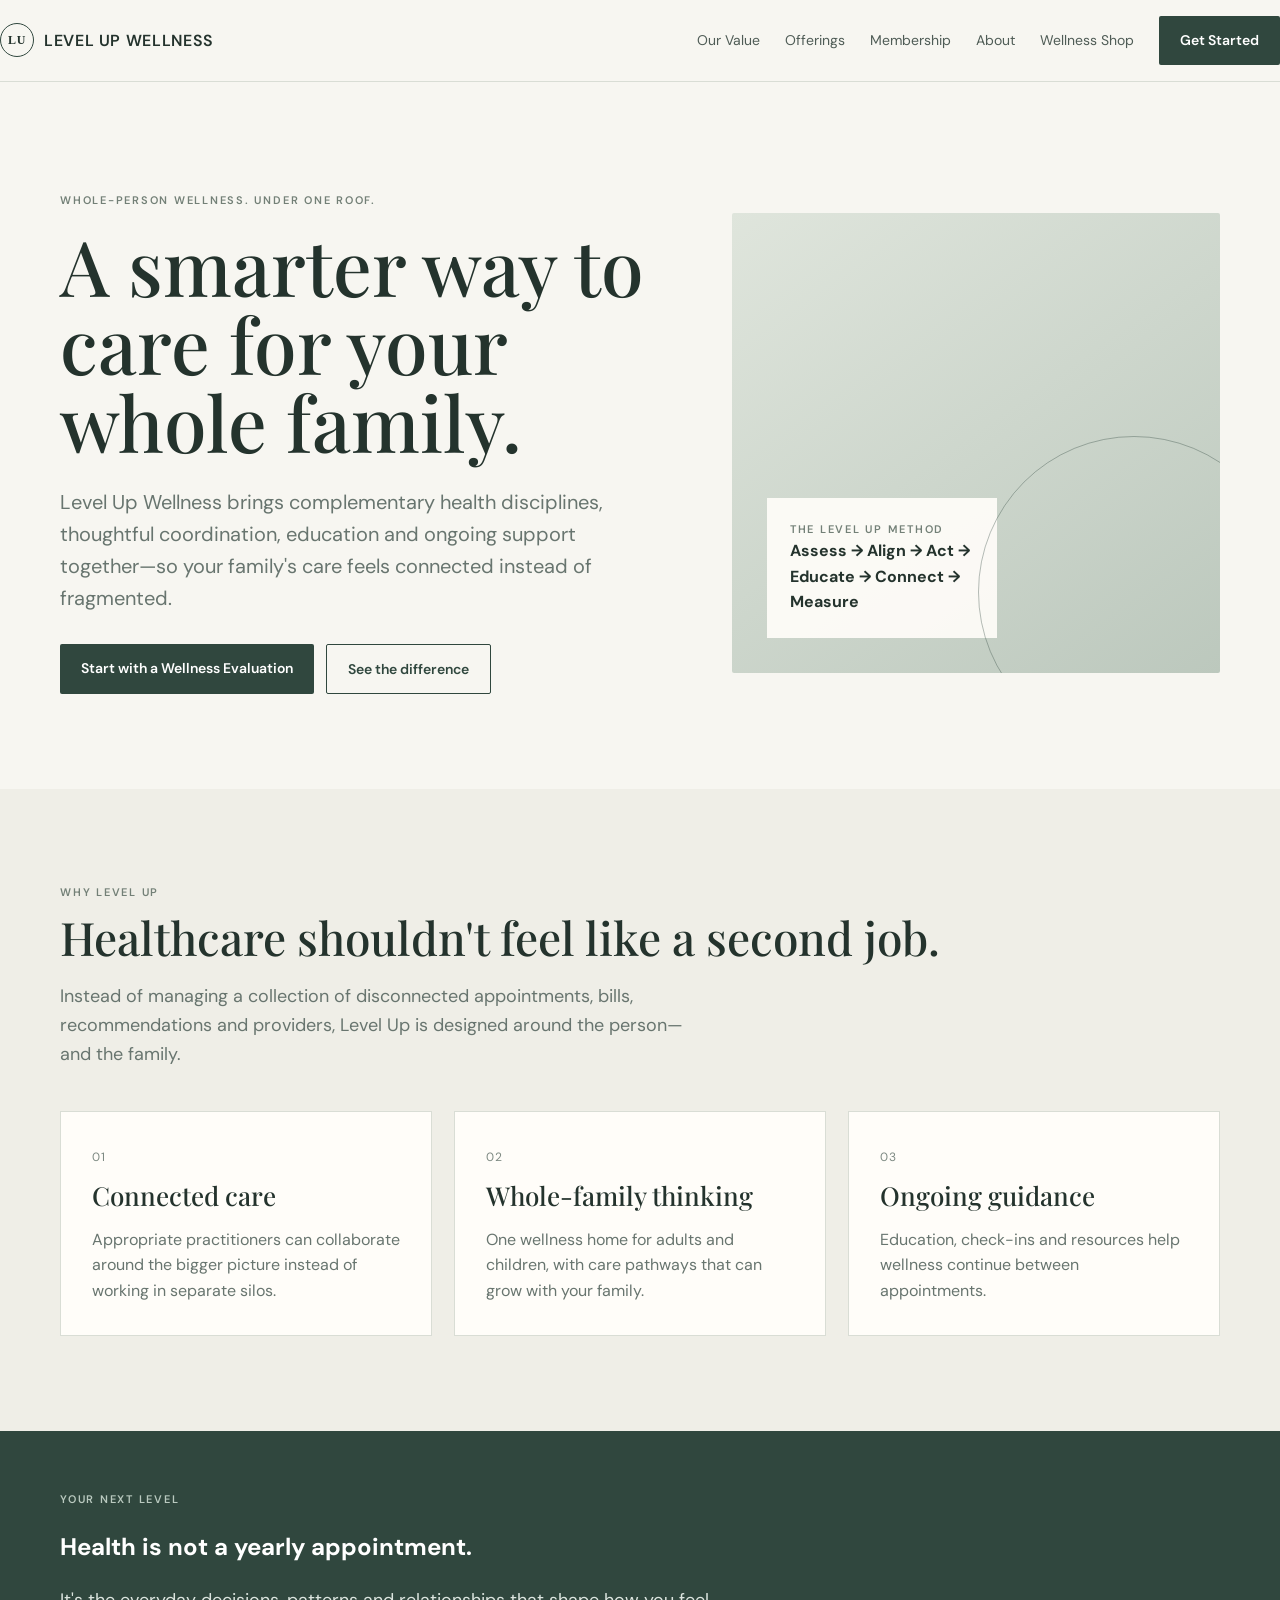
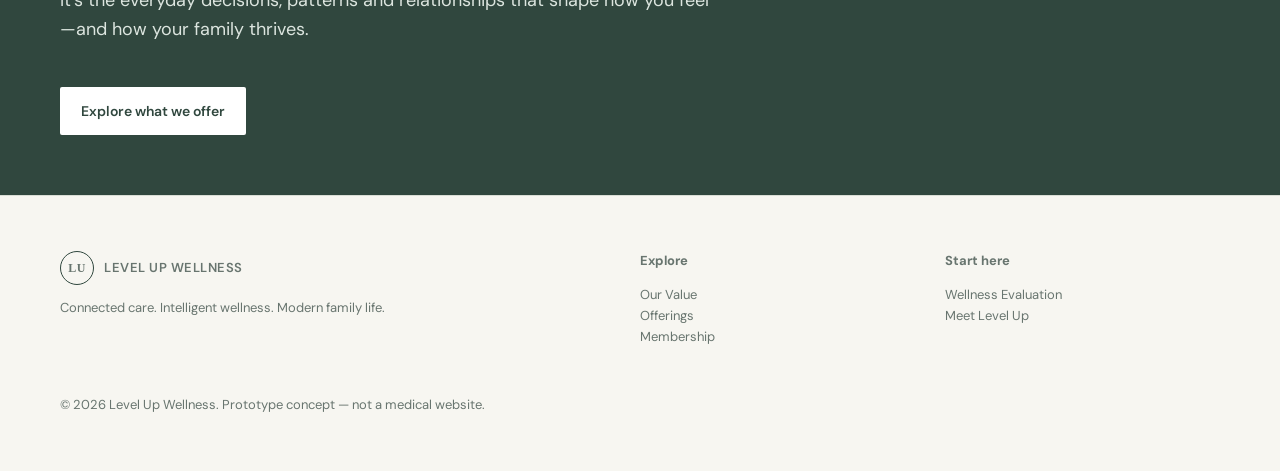
==== index.html @ f4aacc4f "Add files via upload" ====
<!doctype html>
<html lang="en"><head><meta charset="utf-8"><meta name="viewport" content="width=device-width,initial-scale=1">
<title>Home | Level Up Wellness</title><link rel="stylesheet" href="assets/styles.css"></head>
<body>
<nav><div class="container" style="display:flex;align-items:center;justify-content:space-between;width:100%">
<a class="logo" href="index.html"><span class="mark">LU</span><span>LEVEL UP WELLNESS</span></a>
<div class="navlinks"><a href="value.html">Our Value</a><a href="offerings.html">Offerings</a><a href="membership.html">Membership</a><a href="about.html">About</a><a href="product.html">Wellness Shop</a><a class="btn" href="membership.html">Get Started</a></div>
</div></nav>

<main>
<section class="hero"><div class="container hero-grid"><div>
<div class="eyebrow">Whole-person wellness. Under one roof.</div>
<h1 class="display">A smarter way to care for your whole family.</h1>
<p class="lead">Level Up Wellness brings complementary health disciplines, thoughtful coordination, education and ongoing support together—so your family's care feels connected instead of fragmented.</p>
<div class="actions"><a class="btn" href="membership.html">Start with a Wellness Evaluation</a><a class="btn light" href="value.html">See the difference</a></div>
</div><div class="visual"><div class="visual-card"><div class="eyebrow">The Level Up Method</div><strong>Assess → Align → Act → Educate → Connect → Measure</strong></div></div></div></section>
<section class="section alt"><div class="container"><div class="eyebrow">Why Level Up</div><h2>Healthcare shouldn't feel like a second job.</h2><p class="section-intro">Instead of managing a collection of disconnected appointments, bills, recommendations and providers, Level Up is designed around the person—and the family.</p>
<div class="grid3"><div class="card"><span class="num">01</span><h3>Connected care</h3><p>Appropriate practitioners can collaborate around the bigger picture instead of working in separate silos.</p></div><div class="card"><span class="num">02</span><h3>Whole-family thinking</h3><p>One wellness home for adults and children, with care pathways that can grow with your family.</p></div><div class="card"><span class="num">03</span><h3>Ongoing guidance</h3><p>Education, check-ins and resources help wellness continue between appointments.</p></div></div></div></section>
<section class="banner"><div class="container"><div class="eyebrow" style="color:#b9c9bf">Your next level</div><h2>Health is not a yearly appointment.</h2><p class="section-intro">It's the everyday decisions, patterns and relationships that shape how you feel—and how your family thrives.</p><a class="btn" style="background:white;color:#30473e;margin-top:25px" href="offerings.html">Explore what we offer</a></div></section>
</main>
<footer><div class="container footergrid"><div><div class="logo"><span class="mark">LU</span><span>LEVEL UP WELLNESS</span></div><p>Connected care. Intelligent wellness. Modern family life.</p></div><div><b>Explore</b><p><a href="value.html">Our Value</a><br><a href="offerings.html">Offerings</a><br><a href="membership.html">Membership</a></p></div><div><b>Start here</b><p><a href="membership.html">Wellness Evaluation</a><br><a href="about.html">Meet Level Up</a></p></div></div><div class="container" style="margin-top:35px">© <span data-year></span> Level Up Wellness. Prototype concept — not a medical website.</div></footer>
<script src="assets/site.js"></script></body></html>
---- assets/styles.css ----
@import url('https://fonts.googleapis.com/css2?family=DM+Sans:wght@400;500;600&family=Playfair+Display:wght@500;600&display=swap');

:root{
  --ink:#24332d; --muted:#68756f; --paper:#f7f6f1; --cream:#efeee7;
  --sage:#aebcae; --deep:#30473e; --line:#d9ddd5; --white:#fffdf9;
}
*{box-sizing:border-box} body{margin:0;background:var(--paper);color:var(--ink);font-family:"DM Sans",sans-serif;line-height:1.6}
a{text-decoration:none;color:inherit}.container{width:min(1160px,92%);margin:auto}
nav{height:82px;display:flex;align-items:center;justify-content:space-between;border-bottom:1px solid var(--line);background:rgba(247,246,241,.94);position:sticky;top:0;z-index:10}
.navlinks{display:flex;gap:25px;align-items:center;font-size:14px;color:#4f5c56}.navlinks a:hover{color:var(--deep)}
.logo{display:flex;align-items:center;gap:10px;font-weight:600;letter-spacing:.04em}.mark{width:34px;height:34px;border:1.5px solid var(--deep);border-radius:50%;display:grid;place-items:center;font-family:Georgia,serif;font-size:12px}
.btn{display:inline-block;background:var(--deep);color:white;padding:13px 21px;border-radius:2px;font-size:14px;font-weight:600}.btn.light{background:transparent;color:var(--deep);border:1px solid var(--deep)}.btn:hover{opacity:.9}
.hero{padding:110px 0 95px}.hero-grid{display:grid;grid-template-columns:1.1fr .9fr;gap:75px;align-items:center}.eyebrow{text-transform:uppercase;letter-spacing:.16em;font-size:11px;color:#738077;font-weight:600}.display{font-family:"Playfair Display",serif;font-size:clamp(48px,6vw,78px);line-height:1.02;font-weight:500;margin:16px 0 25px}.lead{font-size:20px;color:var(--muted);max-width:620px}.actions{display:flex;gap:12px;flex-wrap:wrap;margin-top:30px}
.visual{min-height:460px;background:linear-gradient(145deg,#dfe5dc,#bcc8bd);border-radius:2px;position:relative;overflow:hidden}.visual:after{content:"";position:absolute;width:310px;height:310px;border:1px solid rgba(48,71,62,.35);border-radius:50%;right:-70px;bottom:-75px}.visual-card{position:absolute;left:35px;bottom:35px;background:rgba(255,253,249,.92);padding:23px;width:230px}
.section{padding:95px 0}.section.alt{background:var(--cream)}.section h2{font-family:"Playfair Display",serif;font-size:46px;line-height:1.1;font-weight:500;margin:10px 0 20px}.section-intro{max-width:650px;color:var(--muted);font-size:18px}
.grid3{display:grid;grid-template-columns:repeat(3,1fr);gap:22px;margin-top:42px}.card{background:var(--white);border:1px solid var(--line);padding:31px}.card h3{font-family:"Playfair Display",serif;font-size:26px;font-weight:500;margin:7px 0 10px}.card p{color:var(--muted);margin:0}.num{font-size:12px;letter-spacing:.12em;color:#7d8982}
.compare{display:grid;grid-template-columns:1fr 1fr;border:1px solid var(--line);margin-top:45px}.compare>div{padding:38px}.compare>div:first-child{background:#f0eee7}.compare h3{font-family:"Playfair Display",serif;font-size:29px;font-weight:500}.compare ul{padding-left:19px;color:var(--muted)}
.pricing{display:grid;grid-template-columns:1fr 1fr;gap:25px;margin-top:45px}.price-card{background:var(--white);border:1px solid var(--line);padding:42px}.price-card.featured{border:1.5px solid var(--deep)}.price{font-family:"Playfair Display",serif;font-size:53px;margin:15px 0}.price small{font:16px "DM Sans",sans-serif;color:var(--muted)}.checklist{list-style:none;padding:0;color:var(--muted)}.checklist li{padding:8px 0;border-bottom:1px solid #e8e9e4}
.banner{padding:60px 0;background:var(--deep);color:white}.banner .section-intro{color:#dce5df}.banner h2{color:white}
footer{padding:55px 0;border-top:1px solid var(--line);font-size:13px;color:var(--muted)}.footergrid{display:grid;grid-template-columns:2fr 1fr 1fr;gap:30px}
.product{display:grid;grid-template-columns:1fr 1fr;gap:60px;padding:90px 0}.product-img{height:520px;background:linear-gradient(145deg,#d7ddd4,#b3c1b4);display:grid;place-items:center;font-family:"Playfair Display",serif;font-size:34px;color:#30473e}.tabs{display:flex;gap:25px;border-bottom:1px solid var(--line);margin-top:35px}.tabs button{background:none;border:0;padding:12px 0;font:inherit;color:var(--muted);cursor:pointer}.tabs button.active{color:var(--deep);border-bottom:2px solid var(--deep)}
@media(max-width:800px){.navlinks{display:none}.hero-grid,.product,.pricing,.compare,.grid3{grid-template-columns:1fr}.hero{padding:75px 0}.visual{min-height:360px}.section{padding:70px 0}.display{font-size:53px}.footergrid{grid-template-columns:1fr}.price-card{padding:30px}}
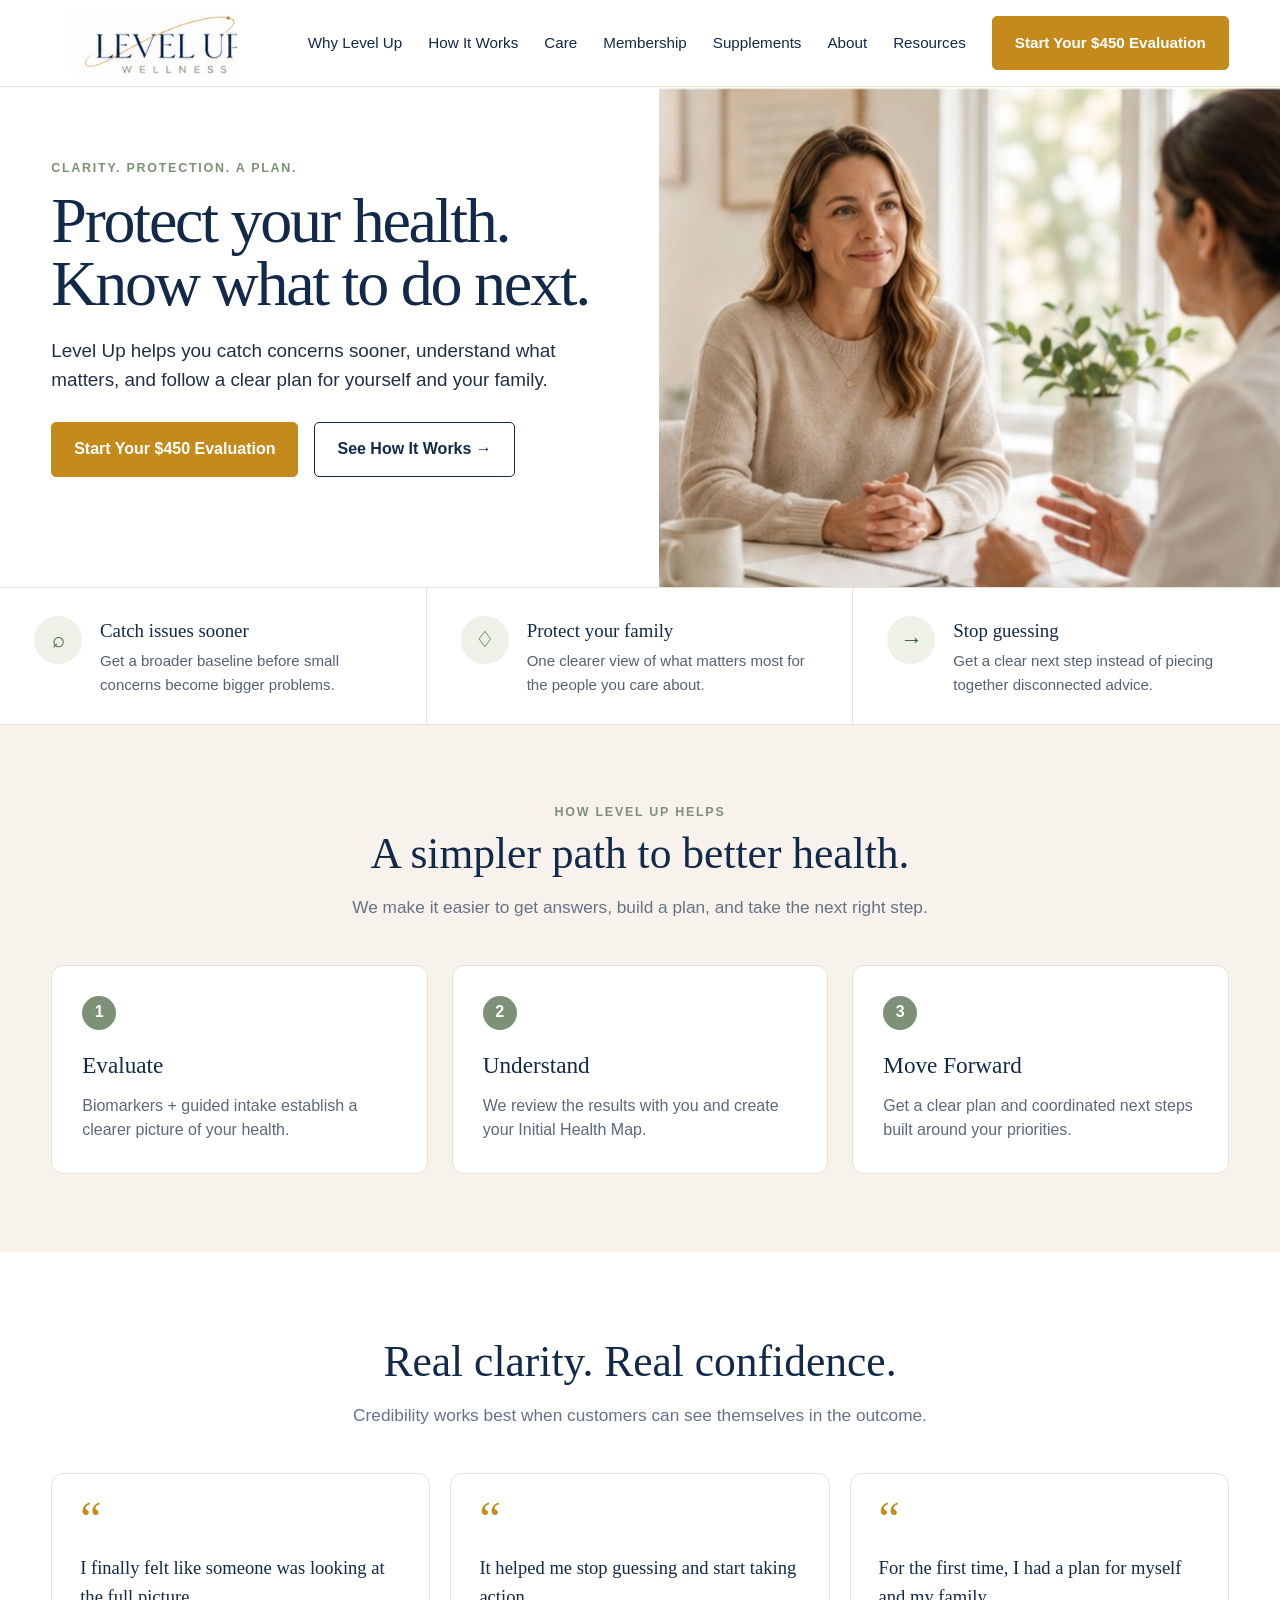
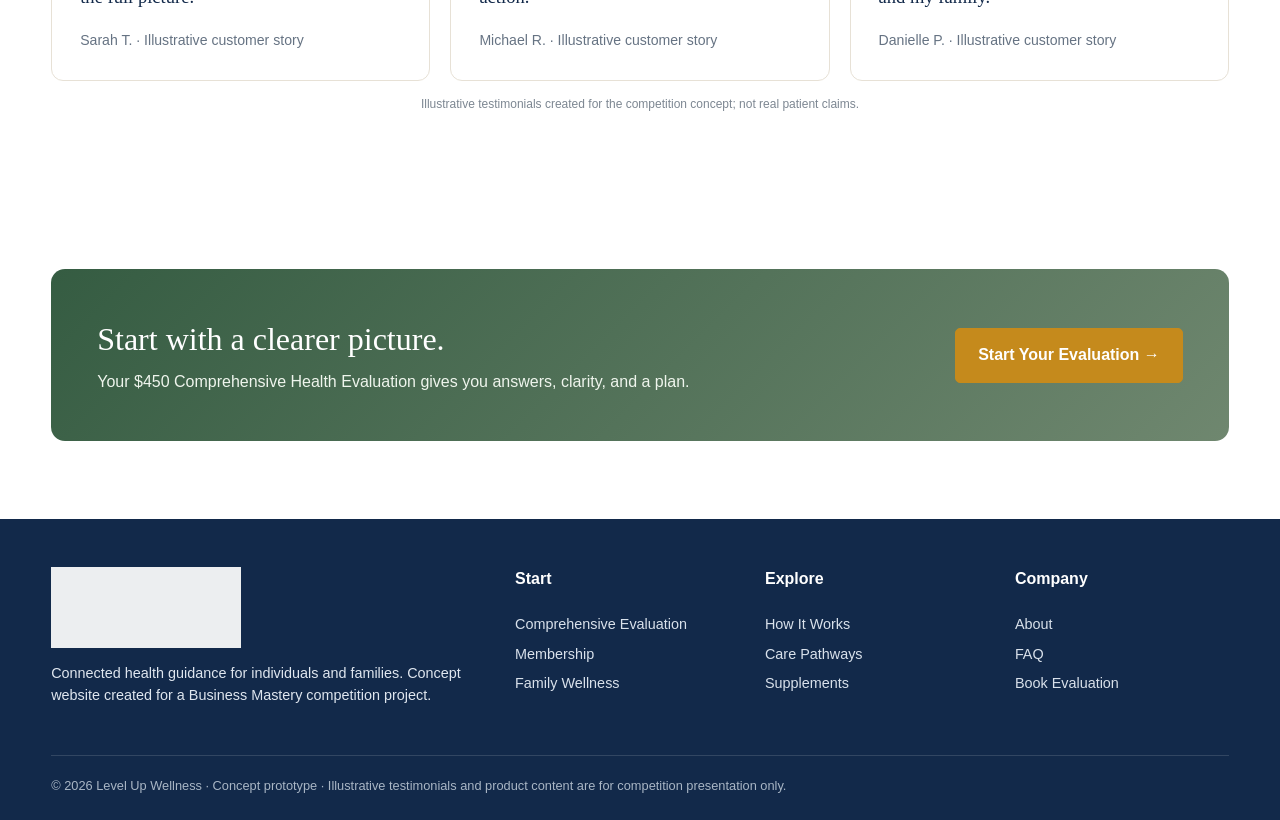
==== commit c2469590: "refactor: overhaul entire website layout and codebase" ====
--- a/index.html
+++ b/index.html
@@ -1,22 +1,5 @@
-<!doctype html>
-<html lang="en"><head><meta charset="utf-8"><meta name="viewport" content="width=device-width,initial-scale=1">
-<title>Home | Level Up Wellness</title><link rel="stylesheet" href="assets/styles.css"></head>
-<body>
-<nav><div class="container" style="display:flex;align-items:center;justify-content:space-between;width:100%">
-<a class="logo" href="index.html"><span class="mark">LU</span><span>LEVEL UP WELLNESS</span></a>
-<div class="navlinks"><a href="value.html">Our Value</a><a href="offerings.html">Offerings</a><a href="membership.html">Membership</a><a href="about.html">About</a><a href="product.html">Wellness Shop</a><a class="btn" href="membership.html">Get Started</a></div>
-</div></nav>
-
-<main>
-<section class="hero"><div class="container hero-grid"><div>
-<div class="eyebrow">Whole-person wellness. Under one roof.</div>
-<h1 class="display">A smarter way to care for your whole family.</h1>
-<p class="lead">Level Up Wellness brings complementary health disciplines, thoughtful coordination, education and ongoing support together—so your family's care feels connected instead of fragmented.</p>
-<div class="actions"><a class="btn" href="membership.html">Start with a Wellness Evaluation</a><a class="btn light" href="value.html">See the difference</a></div>
-</div><div class="visual"><div class="visual-card"><div class="eyebrow">The Level Up Method</div><strong>Assess → Align → Act → Educate → Connect → Measure</strong></div></div></div></section>
-<section class="section alt"><div class="container"><div class="eyebrow">Why Level Up</div><h2>Healthcare shouldn't feel like a second job.</h2><p class="section-intro">Instead of managing a collection of disconnected appointments, bills, recommendations and providers, Level Up is designed around the person—and the family.</p>
-<div class="grid3"><div class="card"><span class="num">01</span><h3>Connected care</h3><p>Appropriate practitioners can collaborate around the bigger picture instead of working in separate silos.</p></div><div class="card"><span class="num">02</span><h3>Whole-family thinking</h3><p>One wellness home for adults and children, with care pathways that can grow with your family.</p></div><div class="card"><span class="num">03</span><h3>Ongoing guidance</h3><p>Education, check-ins and resources help wellness continue between appointments.</p></div></div></div></section>
-<section class="banner"><div class="container"><div class="eyebrow" style="color:#b9c9bf">Your next level</div><h2>Health is not a yearly appointment.</h2><p class="section-intro">It's the everyday decisions, patterns and relationships that shape how you feel—and how your family thrives.</p><a class="btn" style="background:white;color:#30473e;margin-top:25px" href="offerings.html">Explore what we offer</a></div></section>
-</main>
-<footer><div class="container footergrid"><div><div class="logo"><span class="mark">LU</span><span>LEVEL UP WELLNESS</span></div><p>Connected care. Intelligent wellness. Modern family life.</p></div><div><b>Explore</b><p><a href="value.html">Our Value</a><br><a href="offerings.html">Offerings</a><br><a href="membership.html">Membership</a></p></div><div><b>Start here</b><p><a href="membership.html">Wellness Evaluation</a><br><a href="about.html">Meet Level Up</a></p></div></div><div class="container" style="margin-top:35px">© <span data-year></span> Level Up Wellness. Prototype concept — not a medical website.</div></footer>
-<script src="assets/site.js"></script></body></html>+<!doctype html><html lang="en"><head><meta charset="utf-8"><meta name="viewport" content="width=device-width,initial-scale=1"><title>Home | Level Up Wellness</title><link rel="stylesheet" href="styles.css"></head><body><header><div class="container nav"><a class="logo" href="index.html"><img src="assets/logo.png" alt="Level Up Wellness"></a><button class="menu" aria-label="Menu">☰</button><nav class="navlinks"><a href="index.html">Why Level Up</a><a href="how-it-works.html">How It Works</a><a href="care.html">Care</a><a href="membership.html">Membership</a><a href="shop.html">Supplements</a><a href="about.html">About</a><a href="faq.html">Resources</a><a class="btn" href="evaluation.html">Start Your $450 Evaluation</a></nav></div></header><main><section class="hero"><div class="hero-copy"><div class="eyebrow">Clarity. Protection. A plan.</div><h1>Protect your health.<br>Know what to do next.</h1><p class="lead">Level Up helps you catch concerns sooner, understand what matters, and follow a clear plan for yourself and your family.</p><div class="hero-actions"><a class="btn" href="evaluation.html">Start Your $450 Evaluation</a><a class="btn secondary" href="how-it-works.html">See How It Works →</a></div></div><div class="hero-img" style="background-image:url('assets/hero-home.jpg')"></div></section>
+<div class="benefit-strip"><div class="benefit"><div class="icon">⌕</div><div><h3>Catch issues sooner</h3><p>Get a broader baseline before small concerns become bigger problems.</p></div></div><div class="benefit"><div class="icon">♢</div><div><h3>Protect your family</h3><p>One clearer view of what matters most for the people you care about.</p></div></div><div class="benefit"><div class="icon">→</div><div><h3>Stop guessing</h3><p>Get a clear next step instead of piecing together disconnected advice.</p></div></div></div>
+<section class="section soft"><div class="container"><div class="section-title"><div class="eyebrow">How Level Up Helps</div><h2>A simpler path to better health.</h2><p>We make it easier to get answers, build a plan, and take the next right step.</p></div><div class="steps"><div class="step"><div class="num">1</div><h3>Evaluate</h3><p>Biomarkers + guided intake establish a clearer picture of your health.</p></div><div class="step"><div class="num">2</div><h3>Understand</h3><p>We review the results with you and create your Initial Health Map.</p></div><div class="step"><div class="num">3</div><h3>Move Forward</h3><p>Get a clear plan and coordinated next steps built around your priorities.</p></div></div></div></section>
+<section class="section"><div class="container"><div class="section-title"><h2>Real clarity. Real confidence.</h2><p>Credibility works best when customers can see themselves in the outcome.</p></div><div class="testimonials"><div class="quote"><div class="mark">“</div><p>I finally felt like someone was looking at the full picture.</p><footer>Sarah T. · Illustrative customer story</footer></div><div class="quote"><div class="mark">“</div><p>It helped me stop guessing and start taking action.</p><footer>Michael R. · Illustrative customer story</footer></div><div class="quote"><div class="mark">“</div><p>For the first time, I had a plan for myself and my family.</p><footer>Danielle P. · Illustrative customer story</footer></div></div><div class="disclosure">Illustrative testimonials created for the competition concept; not real patient claims.</div></div></section>
+<section class="section"><div class="container"><div class="cta"><div><h2>Start with a clearer picture.</h2><p>Your $450 Comprehensive Health Evaluation gives you answers, clarity, and a plan.</p></div><a class="btn" href="evaluation.html">Start Your Evaluation →</a></div></div></section></main><footer class="site"><div class="container"><div class="footer-grid"><div><img src="assets/logo.png" alt="Level Up Wellness" style="width:190px;filter:brightness(0) invert(1);opacity:.92"><p class="small">Connected health guidance for individuals and families. Concept website created for a Business Mastery competition project.</p></div><div><h4>Start</h4><a href="evaluation.html">Comprehensive Evaluation</a><a href="membership.html">Membership</a><a href="family.html">Family Wellness</a></div><div><h4>Explore</h4><a href="how-it-works.html">How It Works</a><a href="care.html">Care Pathways</a><a href="shop.html">Supplements</a></div><div><h4>Company</h4><a href="about.html">About</a><a href="faq.html">FAQ</a><a href="evaluation.html">Book Evaluation</a></div></div><div class="legal">© 2026 Level Up Wellness · Concept prototype · Illustrative testimonials and product content are for competition presentation only.</div></div></footer><script src="app.js"></script></body></html>
--- a/styles.css
+++ b/styles.css
@@ -0,0 +1,19 @@
+:root{--navy:#12294A;--sage:#7D9177;--sage2:#A8B4A3;--gold:#C58A1C;--cream:#F7F3EC;--ink:#203047;--line:#E7E1D6;--white:#fff;--green:#355C42}
+*{box-sizing:border-box}html{scroll-behavior:smooth}body{margin:0;font-family:Inter,Manrope,Arial,sans-serif;color:var(--ink);background:#fff;line-height:1.55}a{text-decoration:none;color:inherit}img{max-width:100%;display:block}.container{width:min(1180px,92vw);margin:auto}.serif,h1,h2,h3{font-family:Georgia,'Times New Roman',serif;color:var(--navy);font-weight:500}.eyebrow{letter-spacing:.14em;text-transform:uppercase;color:var(--sage);font-weight:700;font-size:.78rem}.muted{color:#647081}.small{font-size:.9rem}.btn{display:inline-flex;align-items:center;justify-content:center;padding:14px 22px;border-radius:5px;background:var(--gold);color:white;font-weight:700;border:1px solid var(--gold);transition:.2s}.btn:hover{transform:translateY(-1px);filter:brightness(.96)}.btn.secondary{background:transparent;color:var(--navy);border-color:var(--navy)}.btn.sage{background:var(--green);border-color:var(--green)}
+header{position:sticky;top:0;z-index:20;background:rgba(255,255,255,.96);backdrop-filter:blur(8px);border-bottom:1px solid var(--line)}.nav{height:86px;display:flex;align-items:center;gap:28px}.logo img{width:205px;max-height:70px;object-fit:contain}.navlinks{margin-left:auto;display:flex;gap:26px;align-items:center;font-size:.95rem;color:var(--navy)}.navlinks a:hover{color:var(--gold)}.menu{display:none;margin-left:auto;background:none;border:0;font-size:1.5rem;color:var(--navy)}
+.hero{display:grid;grid-template-columns:1.03fr .97fr;min-height:500px}.hero-copy{padding:72px max(4vw,28px) 60px calc((100vw - min(1180px,92vw))/2);background:linear-gradient(90deg,#fff 0%,#fff 78%,rgba(255,255,255,.84) 100%)}.hero h1{font-size:clamp(3rem,5vw,5.4rem);line-height:.98;margin:.18em 0 .32em;letter-spacing:-.035em}.hero p.lead{font-size:1.18rem;max-width:610px}.hero-img{min-height:500px;background-size:cover;background-position:center}.hero-actions{display:flex;gap:16px;align-items:center;margin-top:28px;flex-wrap:wrap}
+.benefit-strip{display:grid;grid-template-columns:repeat(3,1fr);gap:0;border-top:1px solid var(--line);border-bottom:1px solid var(--line)}.benefit{padding:28px 34px;display:grid;grid-template-columns:52px 1fr;gap:14px;align-items:start;border-right:1px solid var(--line)}.benefit:last-child{border-right:0}.icon{width:48px;height:48px;border-radius:50%;display:grid;place-items:center;background:#EEF1E8;color:var(--green);font-size:1.4rem}.benefit h3{font-size:1.18rem;margin:0 0 4px}.benefit p{margin:0;font-size:.94rem;color:#546171}
+.section{padding:78px 0}.section.soft{background:var(--cream)}.section.sage{background:#EEF2EA}.section.navy{background:var(--navy);color:white}.section.navy h2,.section.navy h3{color:white}.section-title{text-align:center;max-width:780px;margin:0 auto 44px}.section-title h2{font-size:clamp(2.2rem,3.4vw,3.6rem);line-height:1.05;margin:.2em 0}.section-title p{font-size:1.08rem;color:#667383}
+.steps{display:grid;grid-template-columns:repeat(3,1fr);gap:24px}.step{padding:30px;background:white;border:1px solid var(--line);border-radius:12px}.step .num{width:34px;height:34px;border-radius:50%;background:var(--sage);color:white;display:grid;place-items:center;font-weight:800;margin-bottom:18px}.step h3{margin:0 0 10px;font-size:1.45rem}.step p{margin:0;color:#5c6978}
+.testimonials{display:grid;grid-template-columns:repeat(3,1fr);gap:20px}.quote{border:1px solid var(--line);border-radius:12px;padding:28px;background:#fff}.quote .mark{font:48px Georgia;color:var(--gold);line-height:.7}.quote p{font-family:Georgia,serif;font-size:1.16rem;color:var(--navy)}.quote footer{font-size:.88rem;color:#667383}.disclosure{text-align:center;margin-top:14px;font-size:.75rem;color:#7d8792}
+.two-col{display:grid;grid-template-columns:1fr 1fr;gap:56px;align-items:center}.two-col img{border-radius:18px;min-height:360px;object-fit:cover}.two-col h2{font-size:clamp(2.4rem,4vw,4rem);line-height:1.04;margin:.1em 0 .3em}.checks{list-style:none;padding:0;margin:24px 0}.checks li{position:relative;padding-left:30px;margin:12px 0}.checks li:before{content:'✓';position:absolute;left:0;color:var(--green);font-weight:900}
+.cards{display:grid;grid-template-columns:repeat(3,1fr);gap:22px}.card{border:1px solid var(--line);border-radius:12px;background:#fff;padding:28px}.card h3{margin-top:0;font-size:1.45rem}.card p{color:#667383}.price{font:500 2.6rem Georgia;color:var(--navy);margin:.2em 0}.price small{font:400 .95rem Inter;color:#657180}
+.pricing{display:grid;grid-template-columns:repeat(2,1fr);gap:24px;max-width:900px;margin:auto}.price-card{border:1px solid var(--line);border-radius:14px;padding:34px;background:#fff}.price-card.featured{border:2px solid var(--sage);position:relative}.pill{display:inline-block;padding:6px 11px;border-radius:999px;background:#EDF1E8;color:var(--green);font-size:.75rem;font-weight:800;letter-spacing:.05em;text-transform:uppercase}
+.map{max-width:780px;margin:auto;border:1px solid var(--line);border-radius:50%;aspect-ratio:1;display:grid;place-items:center;background:radial-gradient(circle,#fff 0 38%,#f3f5ef 39% 100%);position:relative}.map-center{width:40%;aspect-ratio:1;border-radius:50%;background:var(--navy);color:white;display:grid;place-items:center;text-align:center;padding:20px;font:500 1.7rem Georgia}.map-tag{position:absolute;background:white;border:1px solid var(--line);border-radius:9px;padding:10px 14px;font-size:.9rem}.t1{top:10%;left:8%}.t2{top:10%;right:7%}.t3{top:44%;left:-2%}.t4{top:44%;right:-2%}.t5{bottom:11%;left:12%}.t6{bottom:11%;right:12%}
+.pathways{display:grid;grid-template-columns:repeat(5,1fr);gap:16px}.path{border:1px solid var(--line);padding:22px;border-radius:11px;background:#fff}.path h3{font-size:1.22rem}.path p{font-size:.9rem;color:#647081}
+.faq{max-width:850px;margin:auto}.faq-item{border-bottom:1px solid var(--line)}.faq-q{width:100%;display:flex;justify-content:space-between;background:none;border:0;padding:22px 0;font:500 1.2rem Georgia;color:var(--navy);cursor:pointer;text-align:left}.faq-a{display:none;padding:0 0 22px;color:#5e6a78}.faq-item.open .faq-a{display:block}
+.shop-hero{background:linear-gradient(90deg,#fff 0 52%,rgba(255,255,255,.08)),url('assets/supplements-hero.jpg') center/cover;min-height:460px;display:flex;align-items:center}.shop-hero .copy{max-width:560px}.shop-hero h1{font-size:clamp(3rem,5vw,5rem);line-height:1}.product-grid{display:grid;grid-template-columns:repeat(4,1fr);gap:22px}.product-card{border:1px solid var(--line);border-radius:12px;background:white;overflow:hidden}.product-art{height:250px;background:#F4F1E9;display:grid;place-items:center}.bottle{width:105px;height:165px;background:linear-gradient(#55331e,#2b1a10);border-radius:15px 15px 22px 22px;position:relative;box-shadow:0 12px 26px #0002}.bottle:before{content:'';position:absolute;top:-24px;left:9px;right:9px;height:28px;background:#171717;border-radius:6px}.label{position:absolute;left:10px;right:10px;top:42px;height:84px;background:#f5efe4;border-radius:4px;display:grid;place-items:center;text-align:center;padding:8px;font:600 .7rem Georgia;color:var(--navy)}.product-info{padding:20px}.product-info h3{font-size:1.25rem;margin:0}.stars{color:var(--gold);letter-spacing:.08em}.product-detail{display:grid;grid-template-columns:1fr 1fr;gap:60px;align-items:start}.product-stage{background:#F4F1E9;border-radius:16px;min-height:540px;display:grid;place-items:center}.product-stage .bottle{transform:scale(1.8)}.qty{display:flex;border:1px solid var(--line);border-radius:6px;overflow:hidden;width:max-content}.qty button,.qty span{width:42px;height:42px;display:grid;place-items:center;border:0;background:#fff}.product-meta{display:grid;grid-template-columns:repeat(3,1fr);gap:12px;margin-top:24px}.meta{border:1px solid var(--line);padding:14px;border-radius:8px;text-align:center;font-size:.85rem}
+.cta{padding:46px;border-radius:14px;background:linear-gradient(135deg,var(--green),#6f876f);color:white;display:flex;align-items:center;justify-content:space-between;gap:20px}.cta h2{color:white;margin:0;font-size:2rem}.cta p{margin:.35em 0 0;color:#eff5ed}
+footer.site{background:var(--navy);color:#dfe6ef;padding:48px 0 24px}.footer-grid{display:grid;grid-template-columns:2fr repeat(3,1fr);gap:36px}.footer-grid h4{color:white;margin-top:0}.footer-grid a{display:block;margin:7px 0;color:#d9e1eb;font-size:.9rem}.legal{border-top:1px solid #ffffff22;margin-top:34px;padding-top:20px;font-size:.8rem;color:#a9b6c5}
+@media(max-width:900px){.navlinks{display:none;position:absolute;top:86px;left:0;right:0;background:white;padding:20px;flex-direction:column;border-bottom:1px solid var(--line)}.navlinks.open{display:flex}.menu{display:block}.hero{grid-template-columns:1fr}.hero-copy{padding:56px 6vw}.hero-img{min-height:360px}.benefit-strip,.steps,.testimonials,.cards,.product-grid,.pathways{grid-template-columns:1fr 1fr}.two-col,.product-detail{grid-template-columns:1fr}.footer-grid{grid-template-columns:1fr 1fr}.pricing{grid-template-columns:1fr}.map{width:88vw}.map-tag{font-size:.75rem}.shop-hero{background-position:65% center}.shop-hero .copy{padding:55px 6vw;background:rgba(255,255,255,.9)}}
+@media(max-width:600px){.logo img{width:165px}.nav{height:76px}.hero h1{font-size:3.2rem}.benefit-strip,.steps,.testimonials,.cards,.product-grid,.pathways,.footer-grid{grid-template-columns:1fr}.benefit{border-right:0;border-bottom:1px solid var(--line)}.section{padding:56px 0}.cta{flex-direction:column;text-align:center}.map{border-radius:18px;aspect-ratio:auto;padding:30px;display:flex;flex-direction:column;gap:10px}.map-center{width:190px}.map-tag{position:static;width:100%;text-align:center}.product-meta{grid-template-columns:1fr}.nav .btn{display:none}}
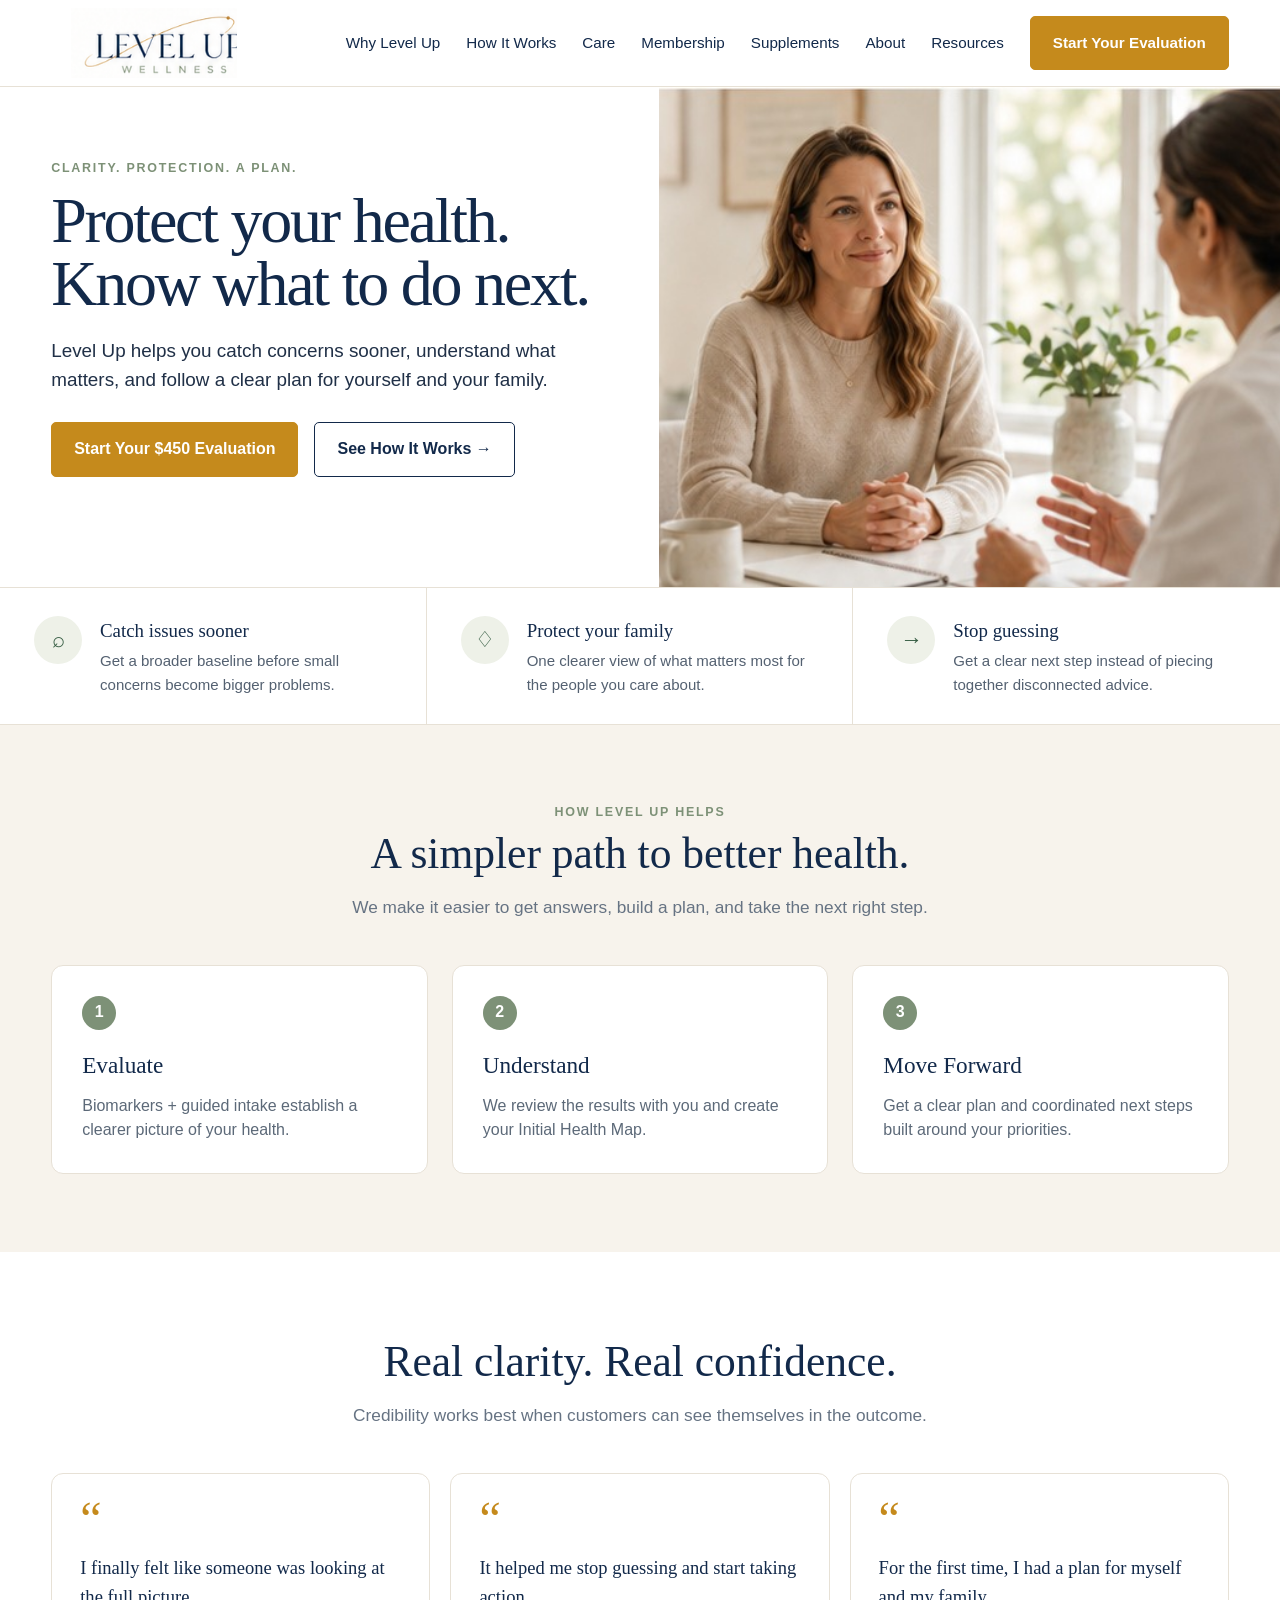
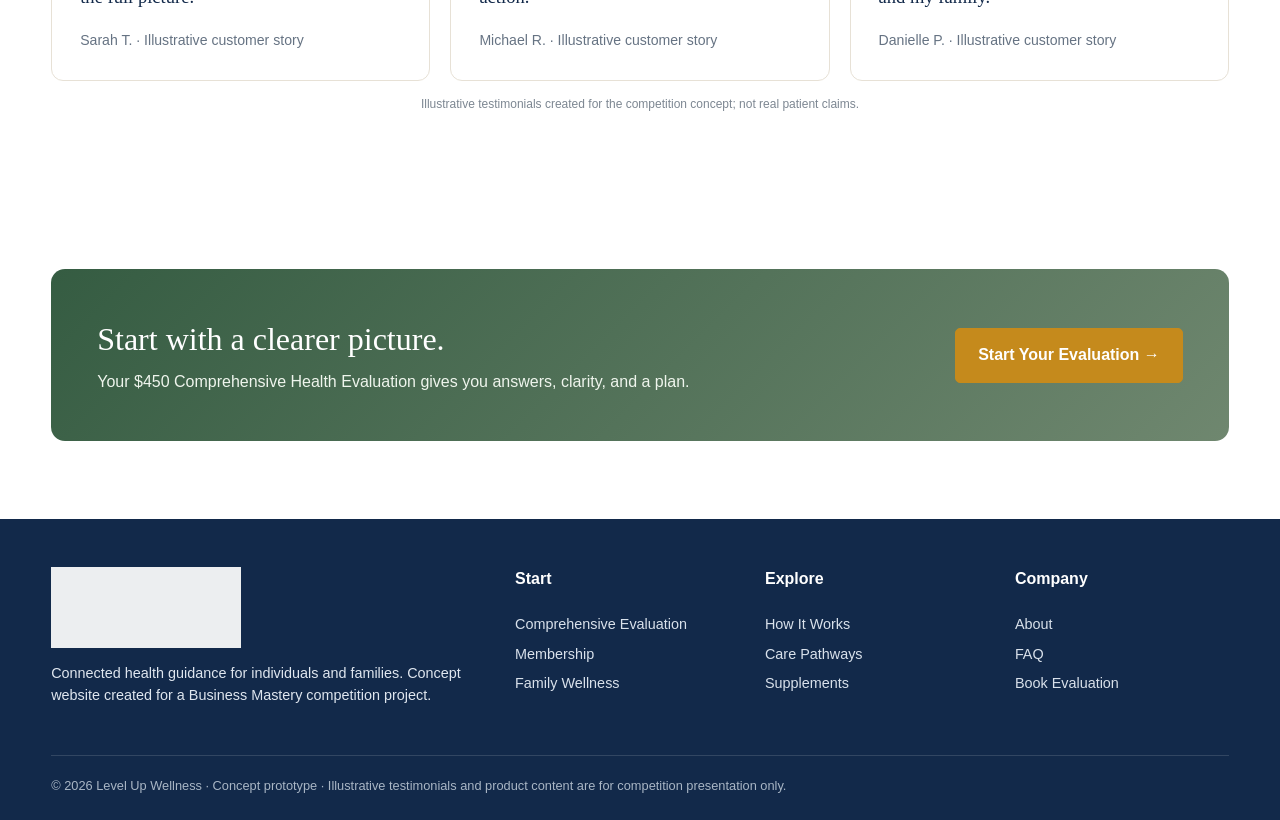
==== commit 693b1087: "Content change "CTA button label"" ====
--- a/index.html
+++ b/index.html
@@ -1,5 +1,148 @@
-<!doctype html><html lang="en"><head><meta charset="utf-8"><meta name="viewport" content="width=device-width,initial-scale=1"><title>Home | Level Up Wellness</title><link rel="stylesheet" href="styles.css"></head><body><header><div class="container nav"><a class="logo" href="index.html"><img src="assets/logo.png" alt="Level Up Wellness"></a><button class="menu" aria-label="Menu">☰</button><nav class="navlinks"><a href="index.html">Why Level Up</a><a href="how-it-works.html">How It Works</a><a href="care.html">Care</a><a href="membership.html">Membership</a><a href="shop.html">Supplements</a><a href="about.html">About</a><a href="faq.html">Resources</a><a class="btn" href="evaluation.html">Start Your $450 Evaluation</a></nav></div></header><main><section class="hero"><div class="hero-copy"><div class="eyebrow">Clarity. Protection. A plan.</div><h1>Protect your health.<br>Know what to do next.</h1><p class="lead">Level Up helps you catch concerns sooner, understand what matters, and follow a clear plan for yourself and your family.</p><div class="hero-actions"><a class="btn" href="evaluation.html">Start Your $450 Evaluation</a><a class="btn secondary" href="how-it-works.html">See How It Works →</a></div></div><div class="hero-img" style="background-image:url('assets/hero-home.jpg')"></div></section>
-<div class="benefit-strip"><div class="benefit"><div class="icon">⌕</div><div><h3>Catch issues sooner</h3><p>Get a broader baseline before small concerns become bigger problems.</p></div></div><div class="benefit"><div class="icon">♢</div><div><h3>Protect your family</h3><p>One clearer view of what matters most for the people you care about.</p></div></div><div class="benefit"><div class="icon">→</div><div><h3>Stop guessing</h3><p>Get a clear next step instead of piecing together disconnected advice.</p></div></div></div>
-<section class="section soft"><div class="container"><div class="section-title"><div class="eyebrow">How Level Up Helps</div><h2>A simpler path to better health.</h2><p>We make it easier to get answers, build a plan, and take the next right step.</p></div><div class="steps"><div class="step"><div class="num">1</div><h3>Evaluate</h3><p>Biomarkers + guided intake establish a clearer picture of your health.</p></div><div class="step"><div class="num">2</div><h3>Understand</h3><p>We review the results with you and create your Initial Health Map.</p></div><div class="step"><div class="num">3</div><h3>Move Forward</h3><p>Get a clear plan and coordinated next steps built around your priorities.</p></div></div></div></section>
-<section class="section"><div class="container"><div class="section-title"><h2>Real clarity. Real confidence.</h2><p>Credibility works best when customers can see themselves in the outcome.</p></div><div class="testimonials"><div class="quote"><div class="mark">“</div><p>I finally felt like someone was looking at the full picture.</p><footer>Sarah T. · Illustrative customer story</footer></div><div class="quote"><div class="mark">“</div><p>It helped me stop guessing and start taking action.</p><footer>Michael R. · Illustrative customer story</footer></div><div class="quote"><div class="mark">“</div><p>For the first time, I had a plan for myself and my family.</p><footer>Danielle P. · Illustrative customer story</footer></div></div><div class="disclosure">Illustrative testimonials created for the competition concept; not real patient claims.</div></div></section>
-<section class="section"><div class="container"><div class="cta"><div><h2>Start with a clearer picture.</h2><p>Your $450 Comprehensive Health Evaluation gives you answers, clarity, and a plan.</p></div><a class="btn" href="evaluation.html">Start Your Evaluation →</a></div></div></section></main><footer class="site"><div class="container"><div class="footer-grid"><div><img src="assets/logo.png" alt="Level Up Wellness" style="width:190px;filter:brightness(0) invert(1);opacity:.92"><p class="small">Connected health guidance for individuals and families. Concept website created for a Business Mastery competition project.</p></div><div><h4>Start</h4><a href="evaluation.html">Comprehensive Evaluation</a><a href="membership.html">Membership</a><a href="family.html">Family Wellness</a></div><div><h4>Explore</h4><a href="how-it-works.html">How It Works</a><a href="care.html">Care Pathways</a><a href="shop.html">Supplements</a></div><div><h4>Company</h4><a href="about.html">About</a><a href="faq.html">FAQ</a><a href="evaluation.html">Book Evaluation</a></div></div><div class="legal">© 2026 Level Up Wellness · Concept prototype · Illustrative testimonials and product content are for competition presentation only.</div></div></footer><script src="app.js"></script></body></html>+<!doctype html>
+<html lang="en">
+
+<head>
+    <meta charset="utf-8">
+    <meta name="viewport" content="width=device-width,initial-scale=1">
+    <title>Home | Level Up Wellness</title>
+    <link rel="stylesheet" href="styles.css">
+</head>
+
+<body>
+    <header>
+        <div class="container nav"><a class="logo" href="index.html"><img src="assets/logo.png"
+                    alt="Level Up Wellness"></a><button class="menu" aria-label="Menu">☰</button>
+            <nav class="navlinks"><a href="index.html">Why Level Up</a><a href="how-it-works.html">How It Works</a><a
+                    href="care.html">Care</a><a href="membership.html">Membership</a><a
+                    href="shop.html">Supplements</a><a href="about.html">About</a><a href="faq.html">Resources</a><a
+                    class="btn" href="evaluation.html">Start Your Evaluation</a></nav>
+        </div>
+    </header>
+    <main>
+        <section class="hero">
+            <div class="hero-copy">
+                <div class="eyebrow">Clarity. Protection. A plan.</div>
+                <h1>Protect your health.<br>Know what to do next.</h1>
+                <p class="lead">Level Up helps you catch concerns sooner, understand what matters, and follow a clear
+                    plan for yourself and your family.</p>
+                <div class="hero-actions"><a class="btn" href="evaluation.html">Start Your $450 Evaluation</a><a
+                        class="btn secondary" href="how-it-works.html">See How It Works →</a></div>
+            </div>
+            <div class="hero-img" style="background-image:url('assets/hero-home.jpg')"></div>
+        </section>
+        <div class="benefit-strip">
+            <div class="benefit">
+                <div class="icon">⌕</div>
+                <div>
+                    <h3>Catch issues sooner</h3>
+                    <p>Get a broader baseline before small concerns become bigger problems.</p>
+                </div>
+            </div>
+            <div class="benefit">
+                <div class="icon">♢</div>
+                <div>
+                    <h3>Protect your family</h3>
+                    <p>One clearer view of what matters most for the people you care about.</p>
+                </div>
+            </div>
+            <div class="benefit">
+                <div class="icon">→</div>
+                <div>
+                    <h3>Stop guessing</h3>
+                    <p>Get a clear next step instead of piecing together disconnected advice.</p>
+                </div>
+            </div>
+        </div>
+        <section class="section soft">
+            <div class="container">
+                <div class="section-title">
+                    <div class="eyebrow">How Level Up Helps</div>
+                    <h2>A simpler path to better health.</h2>
+                    <p>We make it easier to get answers, build a plan, and take the next right step.</p>
+                </div>
+                <div class="steps">
+                    <div class="step">
+                        <div class="num">1</div>
+                        <h3>Evaluate</h3>
+                        <p>Biomarkers + guided intake establish a clearer picture of your health.</p>
+                    </div>
+                    <div class="step">
+                        <div class="num">2</div>
+                        <h3>Understand</h3>
+                        <p>We review the results with you and create your Initial Health Map.</p>
+                    </div>
+                    <div class="step">
+                        <div class="num">3</div>
+                        <h3>Move Forward</h3>
+                        <p>Get a clear plan and coordinated next steps built around your priorities.</p>
+                    </div>
+                </div>
+            </div>
+        </section>
+        <section class="section">
+            <div class="container">
+                <div class="section-title">
+                    <h2>Real clarity. Real confidence.</h2>
+                    <p>Credibility works best when customers can see themselves in the outcome.</p>
+                </div>
+                <div class="testimonials">
+                    <div class="quote">
+                        <div class="mark">“</div>
+                        <p>I finally felt like someone was looking at the full picture.</p>
+                        <footer>Sarah T. · Illustrative customer story</footer>
+                    </div>
+                    <div class="quote">
+                        <div class="mark">“</div>
+                        <p>It helped me stop guessing and start taking action.</p>
+                        <footer>Michael R. · Illustrative customer story</footer>
+                    </div>
+                    <div class="quote">
+                        <div class="mark">“</div>
+                        <p>For the first time, I had a plan for myself and my family.</p>
+                        <footer>Danielle P. · Illustrative customer story</footer>
+                    </div>
+                </div>
+                <div class="disclosure">Illustrative testimonials created for the competition concept; not real patient
+                    claims.</div>
+            </div>
+        </section>
+        <section class="section">
+            <div class="container">
+                <div class="cta">
+                    <div>
+                        <h2>Start with a clearer picture.</h2>
+                        <p>Your $450 Comprehensive Health Evaluation gives you answers, clarity, and a plan.</p>
+                    </div><a class="btn" href="evaluation.html">Start Your Evaluation →</a>
+                </div>
+            </div>
+        </section>
+    </main>
+    <footer class="site">
+        <div class="container">
+            <div class="footer-grid">
+                <div><img src="assets/logo.png" alt="Level Up Wellness"
+                        style="width:190px;filter:brightness(0) invert(1);opacity:.92">
+                    <p class="small">Connected health guidance for individuals and families. Concept website created for
+                        a Business Mastery competition project.</p>
+                </div>
+                <div>
+                    <h4>Start</h4><a href="evaluation.html">Comprehensive Evaluation</a><a
+                        href="membership.html">Membership</a><a href="family.html">Family Wellness</a>
+                </div>
+                <div>
+                    <h4>Explore</h4><a href="how-it-works.html">How It Works</a><a href="care.html">Care Pathways</a><a
+                        href="shop.html">Supplements</a>
+                </div>
+                <div>
+                    <h4>Company</h4><a href="about.html">About</a><a href="faq.html">FAQ</a><a
+                        href="evaluation.html">Book Evaluation</a>
+                </div>
+            </div>
+            <div class="legal">© 2026 Level Up Wellness · Concept prototype · Illustrative testimonials and product
+                content are for competition presentation only.</div>
+        </div>
+    </footer>
+    <script src="app.js"></script>
+</body>
+
+</html>
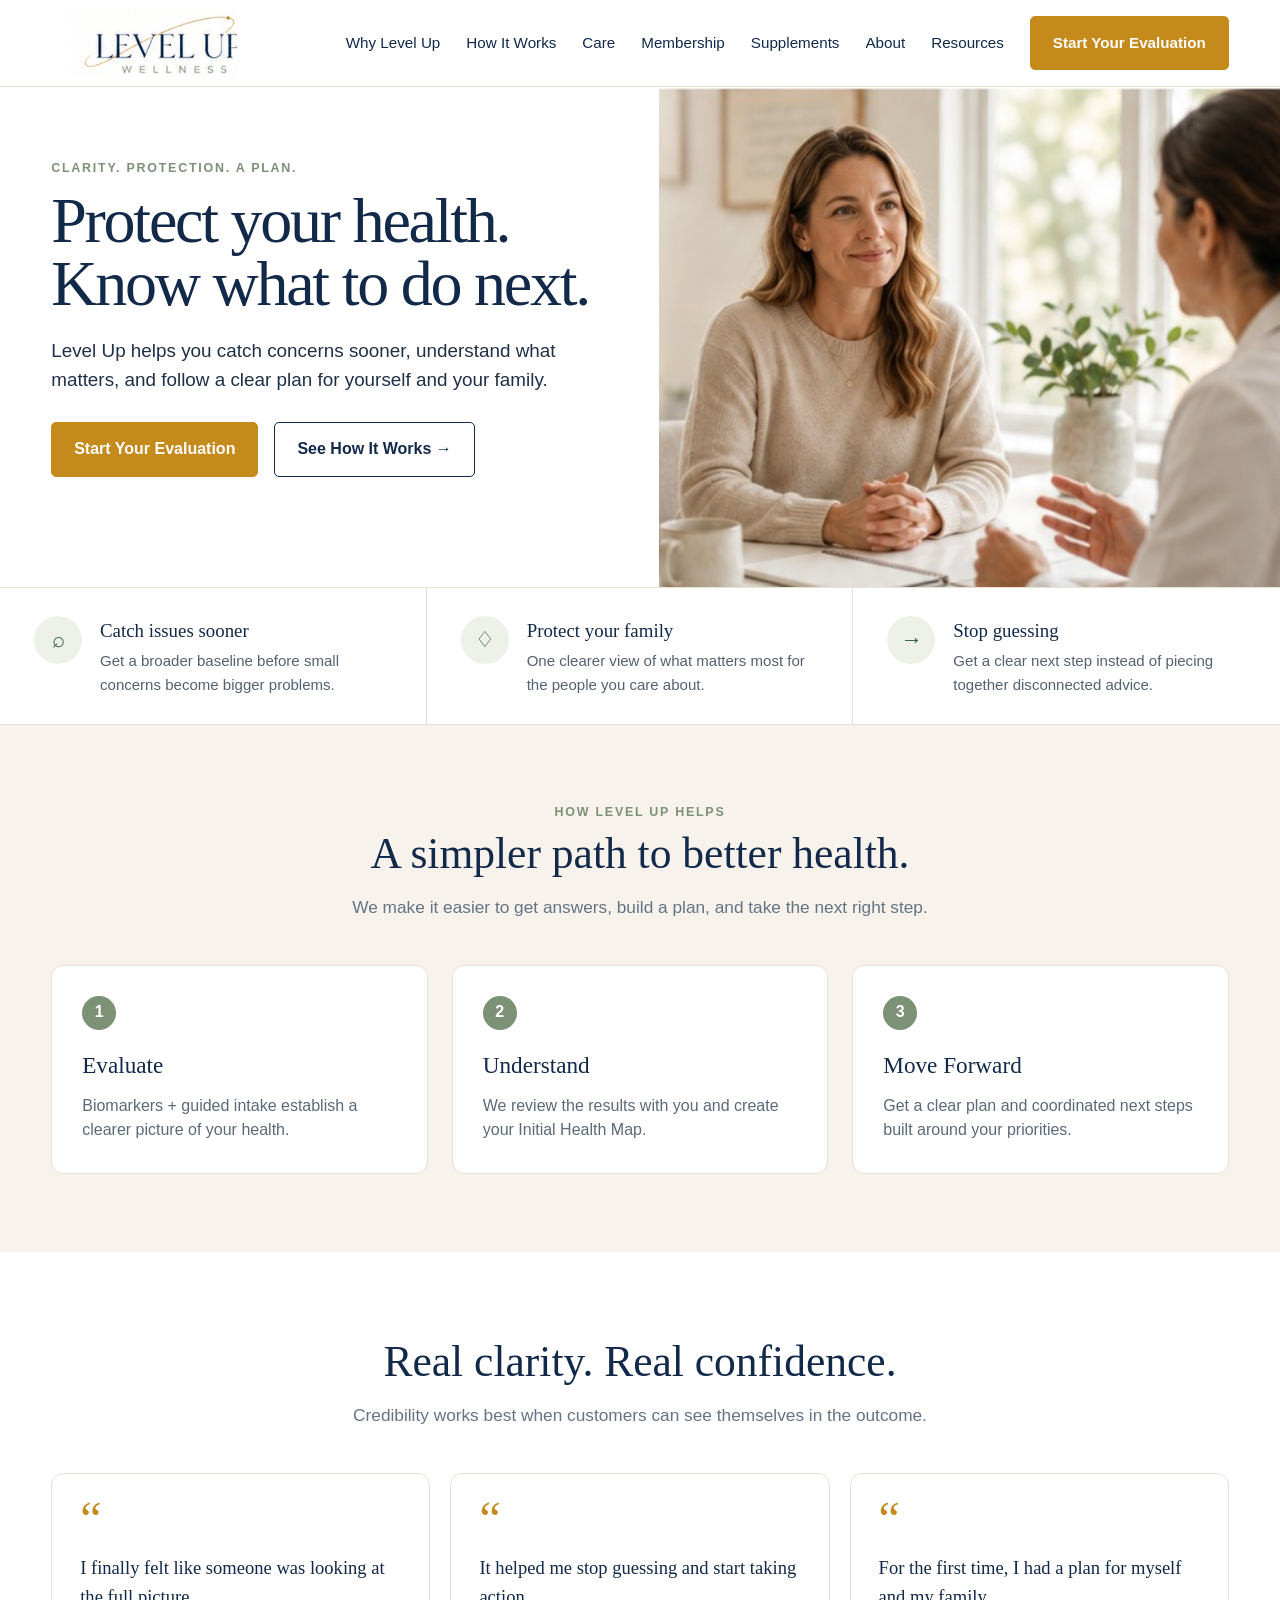
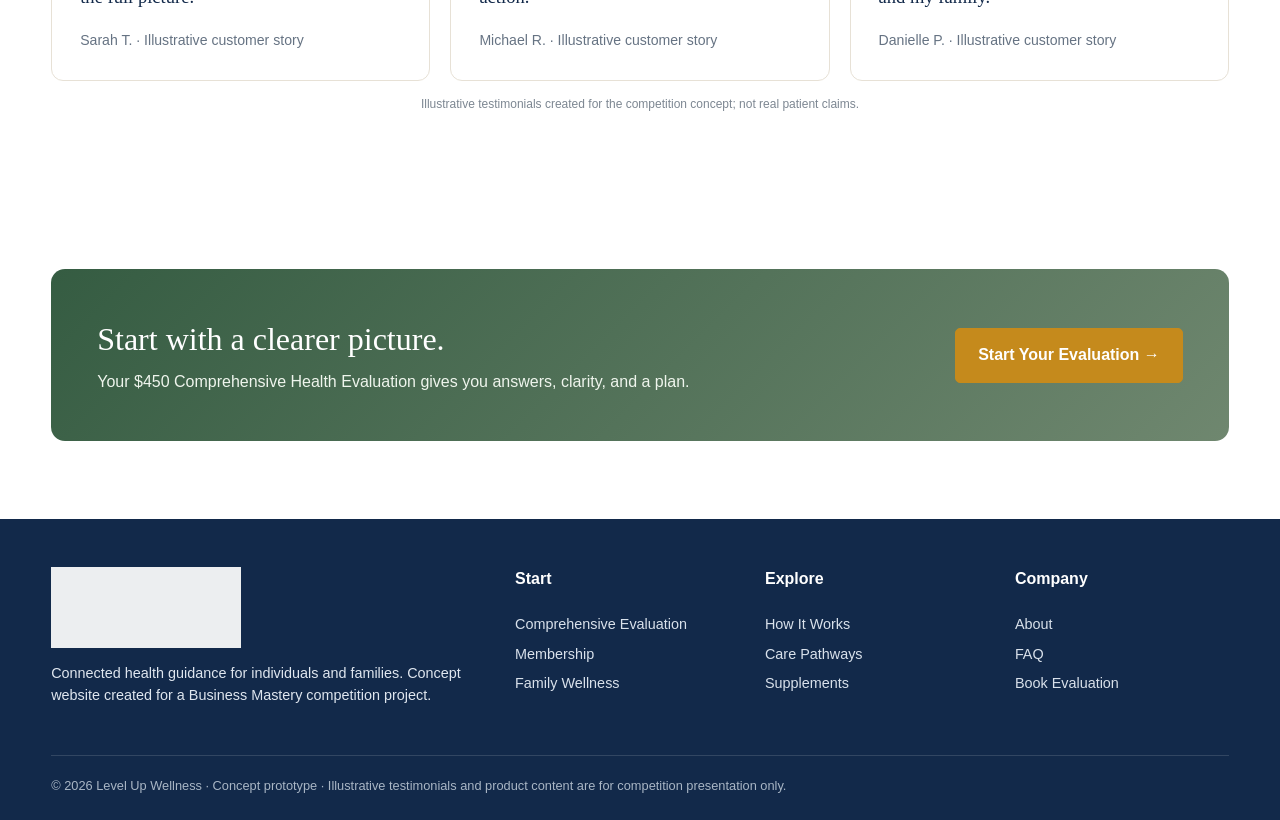
==== commit f75c52ca: "Update index.html" ====
--- a/index.html
+++ b/index.html
@@ -25,7 +25,7 @@
                 <h1>Protect your health.<br>Know what to do next.</h1>
                 <p class="lead">Level Up helps you catch concerns sooner, understand what matters, and follow a clear
                     plan for yourself and your family.</p>
-                <div class="hero-actions"><a class="btn" href="evaluation.html">Start Your $450 Evaluation</a><a
+                <div class="hero-actions"><a class="btn" href="evaluation.html">Start Your Evaluation</a><a
                         class="btn secondary" href="how-it-works.html">See How It Works →</a></div>
             </div>
             <div class="hero-img" style="background-image:url('assets/hero-home.jpg')"></div>
